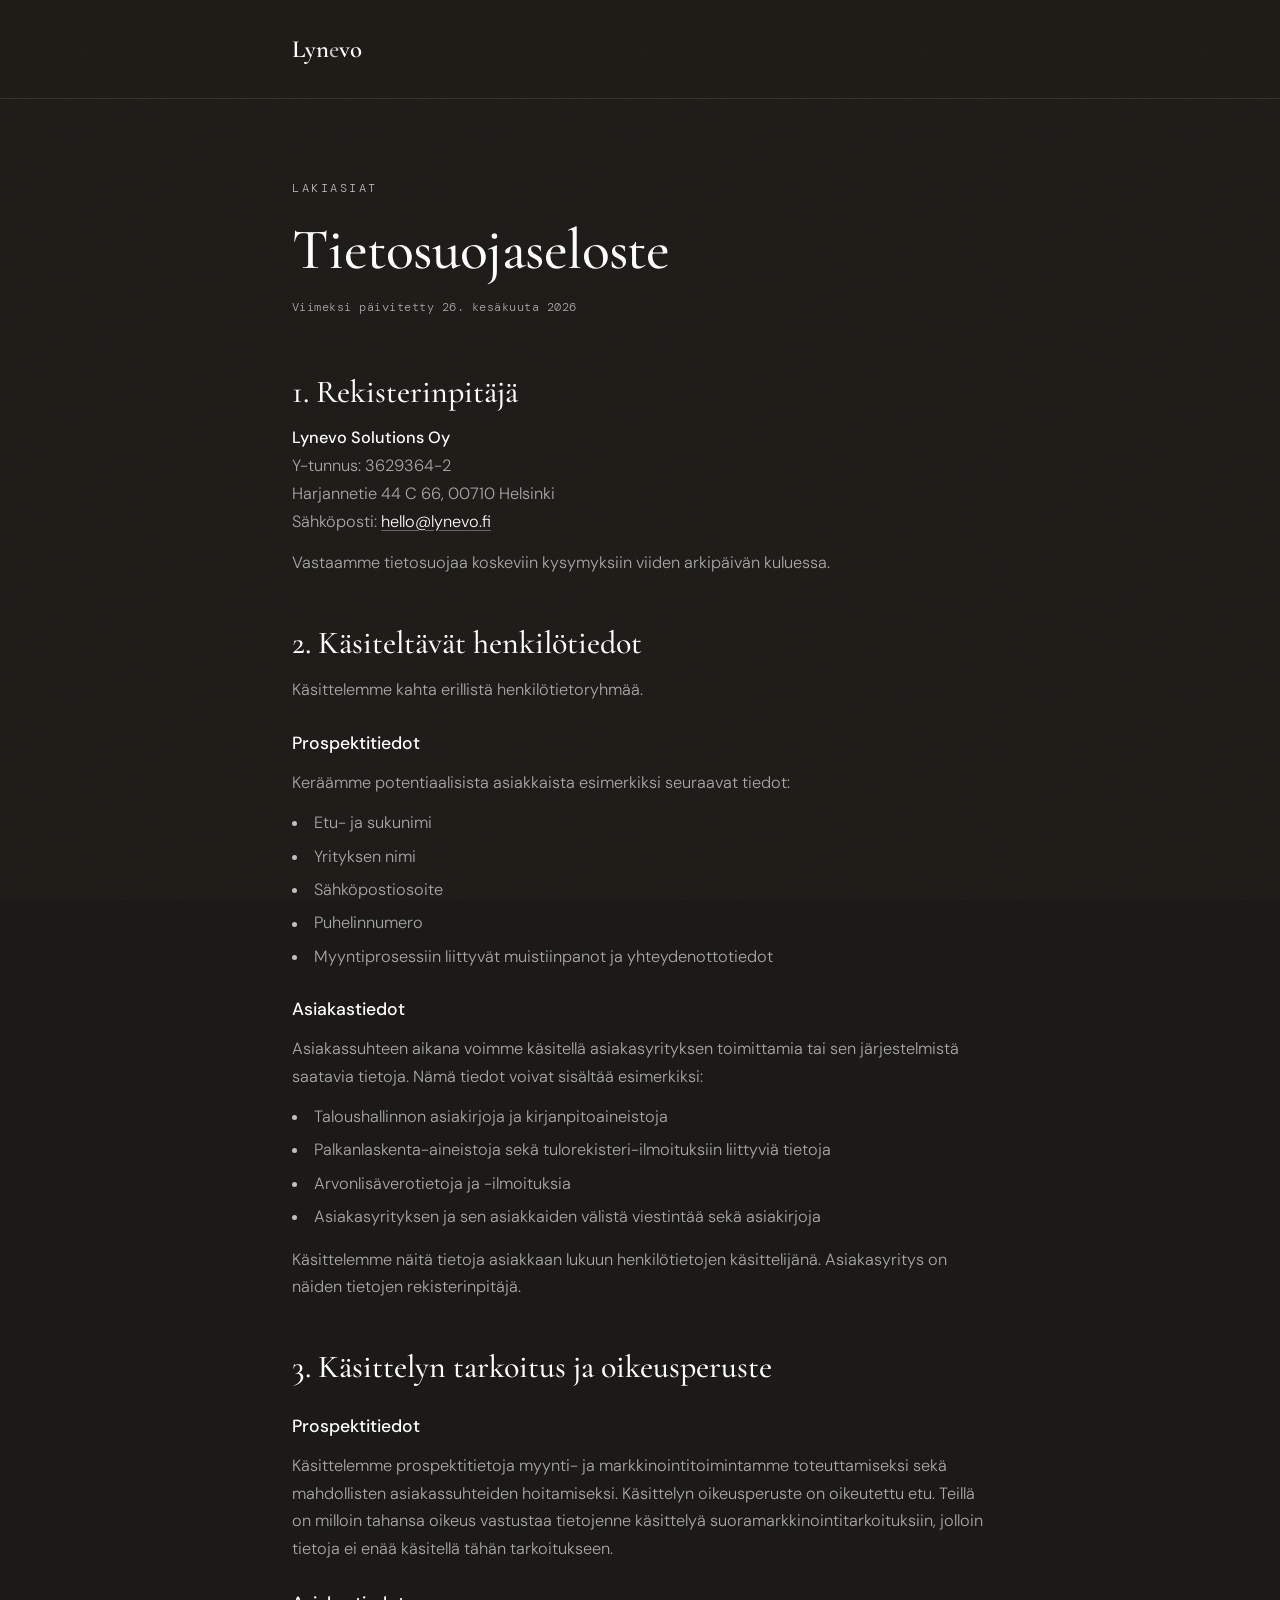
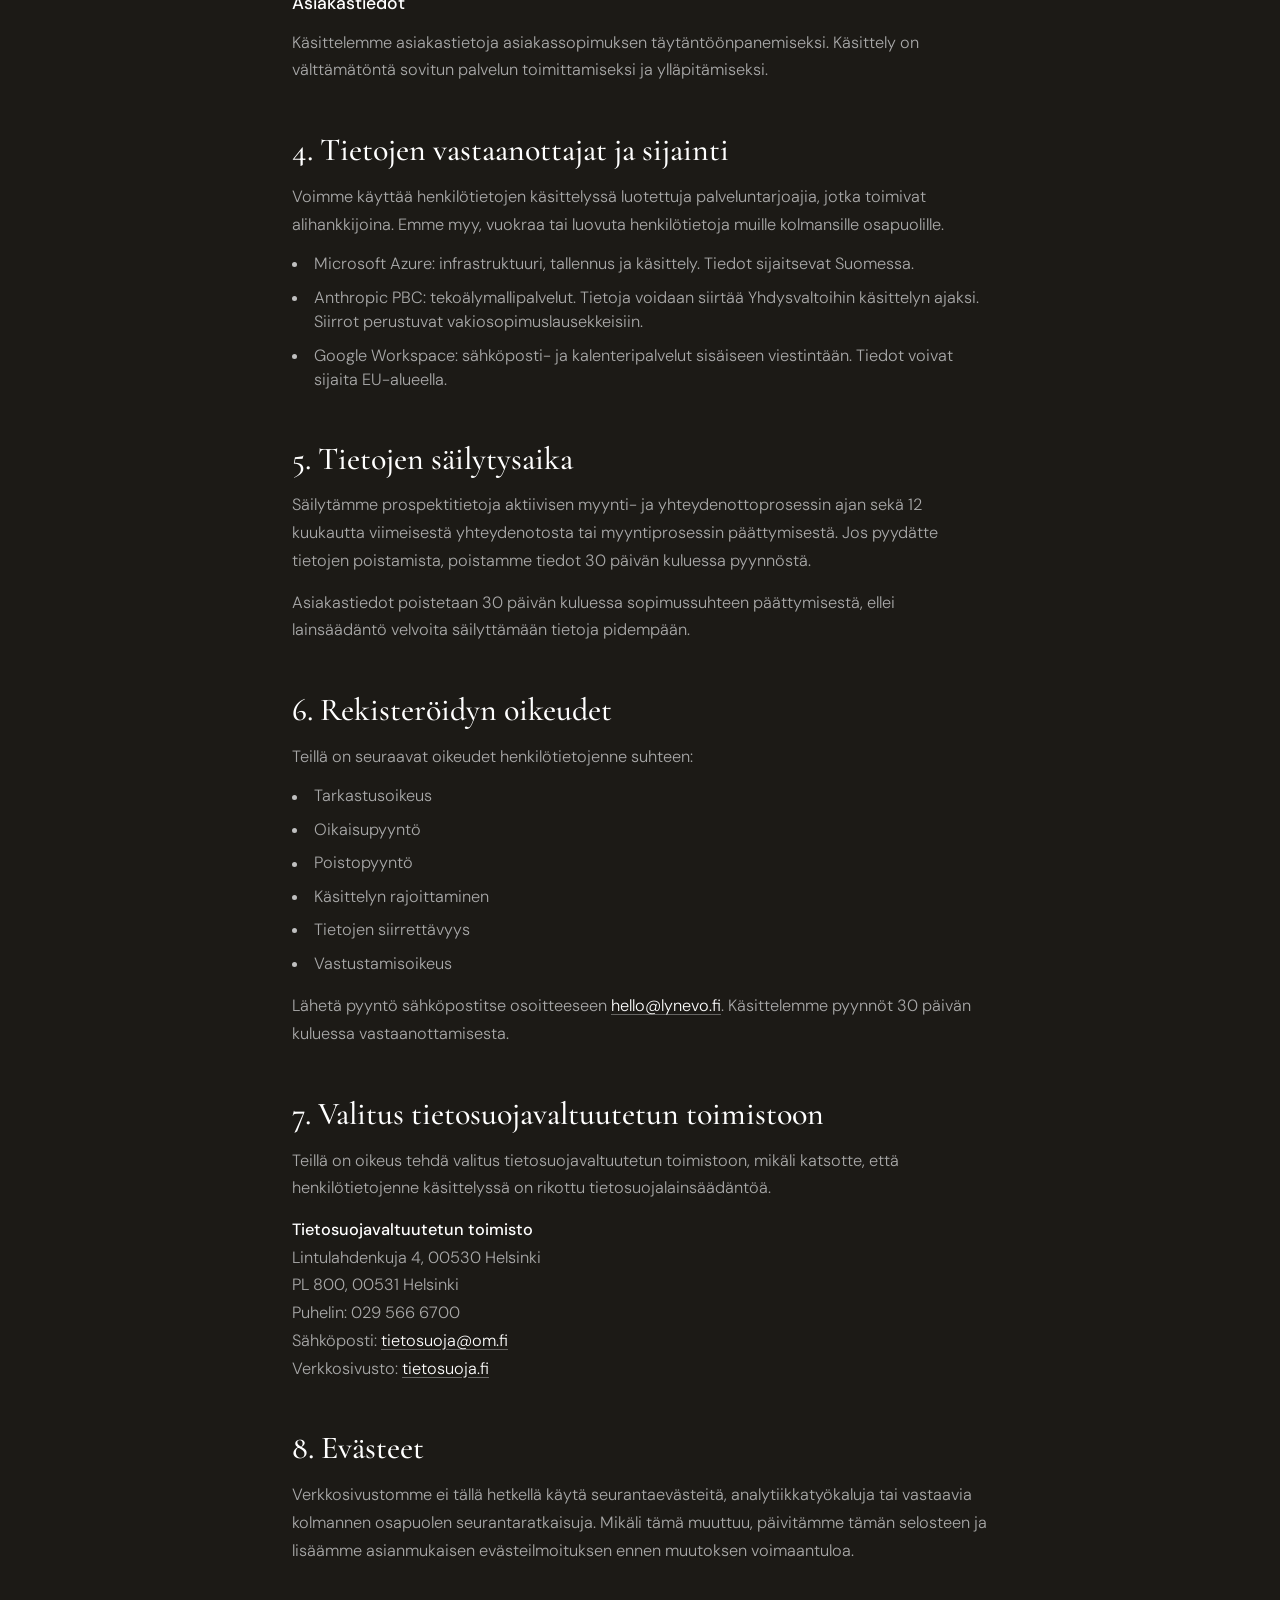
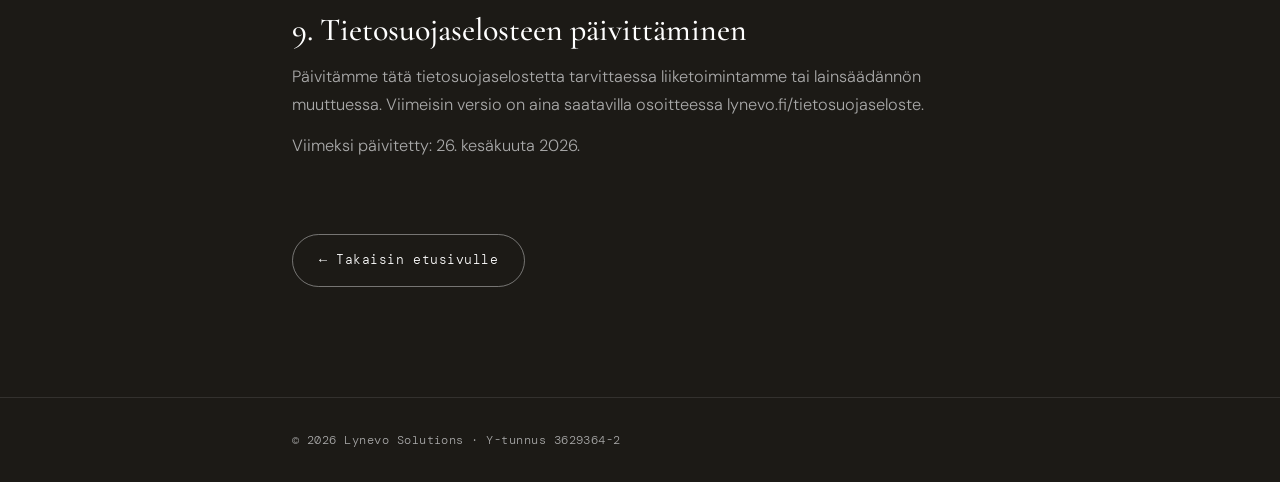
==== tietosuoja.html @ 8cbddc59 "Korvaa sivusto uudella staattisella Lynevo-landingilla Co-Authored-By: Claude Opus 4.8 <noreply@anth" ====
<!DOCTYPE html>
<html lang="fi">
<head>
<meta charset="UTF-8">
<meta name="viewport" content="width=device-width, initial-scale=1.0">
<title>Tietosuojaseloste · Lynevo</title>
<meta name="description" content="Lynevo Solutions Oy:n tietosuojaseloste.">
<meta name="theme-color" content="#1C1A16">
<meta name="robots" content="noindex">
<link rel="icon" href="data:image/svg+xml,%3Csvg xmlns='http://www.w3.org/2000/svg' viewBox='0 0 32 32'%3E%3Crect width='32' height='32' rx='7' fill='%231C1A16'/%3E%3Ctext x='16' y='22.5' font-family='Georgia,serif' font-size='21' font-weight='600' fill='%23C0C0C0' text-anchor='middle'%3EL%3C/text%3E%3C/svg%3E">
<link rel="preconnect" href="https://fonts.googleapis.com">
<link rel="preconnect" href="https://fonts.gstatic.com" crossorigin>
<link href="https://fonts.googleapis.com/css2?family=Cormorant+Garamond:ital,wght@0,400;0,500;0,600;1,400&family=DM+Mono:wght@400;500&family=DM+Sans:opsz,wght@9..40,300;9..40,400;9..40,500&display=swap" rel="stylesheet">
<style>
  :root {
    --bg: #1C1A16;
    --text: #FFFFFF;
    --text-muted: #A8A8A8;
    --accent: #C0C0C0;
    --line: rgba(255, 255, 255, 0.10);
    --serif: 'Cormorant Garamond', Georgia, serif;
    --sans: 'DM Sans', system-ui, sans-serif;
    --mono: 'DM Mono', monospace;
    --ease: cubic-bezier(0.22, 1, 0.36, 1);
  }
  * { margin: 0; padding: 0; box-sizing: border-box; }
  html { scroll-behavior: smooth; }
  body {
    background: var(--bg); color: var(--text);
    font-family: var(--sans); font-weight: 300; line-height: 1.7;
    -webkit-font-smoothing: antialiased; min-height: 100vh;
    display: flex; flex-direction: column;
  }
  .grain {
    position: fixed; inset: 0; z-index: 9999; pointer-events: none; opacity: 0.04;
    background-image: url("data:image/svg+xml,%3Csvg xmlns='http://www.w3.org/2000/svg' width='140' height='140'%3E%3Cfilter id='n'%3E%3CfeTurbulence type='fractalNoise' baseFrequency='0.85' numOctaves='2' stitchTiles='stitch'/%3E%3C/filter%3E%3Crect width='100%25' height='100%25' filter='url(%23n)'/%3E%3C/svg%3E");
  }
  .wrap { width: 100%; max-width: 760px; margin: 0 auto; padding: 0 32px; }
  header { padding: 28px 0; border-bottom: 1px solid var(--line); position: sticky; top: 0; background: rgba(28,26,22,0.86); backdrop-filter: blur(14px); -webkit-backdrop-filter: blur(14px); z-index: 10; }
  .logo { font-family: var(--serif); font-size: 1.55rem; font-weight: 600; color: var(--text); text-decoration: none; }
  .logo span { color: var(--accent); }
  main { flex: 1; padding: 80px 0 110px; }
  .label {
    font-family: var(--mono); font-size: 0.72rem; letter-spacing: 0.22em;
    text-transform: uppercase; color: var(--accent); display: block; margin-bottom: 20px;
  }
  h1 { font-family: var(--serif); font-weight: 500; font-size: clamp(2.4rem, 6vw, 3.6rem); line-height: 1.08; letter-spacing: -0.01em; margin-bottom: 16px; }
  .meta { font-family: var(--mono); font-size: 0.76rem; letter-spacing: 0.04em; color: var(--text-muted); margin-bottom: 56px; }

  .policy h2 { font-family: var(--serif); font-weight: 500; font-size: clamp(1.5rem, 3vw, 2rem); line-height: 1.15; margin: 48px 0 14px; }
  .policy h2:first-of-type { margin-top: 0; }
  .policy h3 { font-family: var(--sans); font-weight: 500; font-size: 1.1rem; color: var(--text); margin: 26px 0 10px; }
  .policy p { color: var(--text-muted); font-size: 1.02rem; margin-bottom: 14px; max-width: 64ch; }
  .policy ul { list-style: none; margin: 0 0 16px; padding: 0; max-width: 64ch; }
  .policy li { position: relative; padding-left: 22px; margin-bottom: 9px; color: var(--text-muted); font-size: 1.02rem; line-height: 1.5; }
  .policy li::before { content: ""; position: absolute; left: 0; top: 0.62em; width: 5px; height: 5px; border-radius: 50%; background: var(--accent); }
  .policy a { color: var(--text); text-decoration: underline; text-decoration-color: rgba(192,192,192,0.45); text-underline-offset: 3px; transition: text-decoration-color 0.3s var(--ease); }
  .policy a:hover { text-decoration-color: var(--accent); }
  .policy .contact-block { color: var(--text-muted); font-size: 1.02rem; line-height: 1.7; margin-bottom: 14px; }
  .policy .contact-block strong { color: var(--text); font-weight: 500; }

  .back {
    display: inline-flex; align-items: center; gap: 10px; margin-top: 60px;
    font-family: var(--mono); font-size: 0.84rem; letter-spacing: 0.04em;
    color: var(--text); text-decoration: none;
    padding: 14px 26px; border: 1px solid rgba(192,192,192,0.55); border-radius: 100px;
    transition: background 0.3s var(--ease), transform 0.3s var(--ease);
  }
  .back:hover { background: rgba(255,255,255,0.08); transform: translateY(-2px); }
  footer { border-top: 1px solid var(--line); padding: 32px 0; font-family: var(--mono); font-size: 0.74rem; letter-spacing: 0.04em; color: var(--text-muted); }
  :focus-visible { outline: 2px solid var(--accent); outline-offset: 3px; border-radius: 4px; }
</style>
</head>
<body>
<div class="grain" aria-hidden="true"></div>

<header>
  <div class="wrap"><a href="index.html" class="logo">Lyn<span>e</span>vo</a></div>
</header>

<main>
  <div class="wrap">
    <span class="label">Lakiasiat</span>
    <h1>Tietosuojaseloste</h1>
    <p class="meta">Viimeksi päivitetty 26. kesäkuuta 2026</p>

    <article class="policy">
      <h2>1. Rekisterinpitäjä</h2>
      <p class="contact-block">
        <strong>Lynevo Solutions Oy</strong><br>
        Y-tunnus: 3629364-2<br>
        Harjannetie 44 C 66, 00710 Helsinki<br>
        Sähköposti: <a href="mailto:hello@lynevo.fi">hello@lynevo.fi</a>
      </p>
      <p>Vastaamme tietosuojaa koskeviin kysymyksiin viiden arkipäivän kuluessa.</p>

      <h2>2. Käsiteltävät henkilötiedot</h2>
      <p>Käsittelemme kahta erillistä henkilötietoryhmää.</p>
      <h3>Prospektitiedot</h3>
      <p>Keräämme potentiaalisista asiakkaista esimerkiksi seuraavat tiedot:</p>
      <ul>
        <li>Etu- ja sukunimi</li>
        <li>Yrityksen nimi</li>
        <li>Sähköpostiosoite</li>
        <li>Puhelinnumero</li>
        <li>Myyntiprosessiin liittyvät muistiinpanot ja yhteydenottotiedot</li>
      </ul>
      <h3>Asiakastiedot</h3>
      <p>Asiakassuhteen aikana voimme käsitellä asiakasyrityksen toimittamia tai sen järjestelmistä saatavia tietoja. Nämä tiedot voivat sisältää esimerkiksi:</p>
      <ul>
        <li>Taloushallinnon asiakirjoja ja kirjanpitoaineistoja</li>
        <li>Palkanlaskenta-aineistoja sekä tulorekisteri-ilmoituksiin liittyviä tietoja</li>
        <li>Arvonlisäverotietoja ja -ilmoituksia</li>
        <li>Asiakasyrityksen ja sen asiakkaiden välistä viestintää sekä asiakirjoja</li>
      </ul>
      <p>Käsittelemme näitä tietoja asiakkaan lukuun henkilötietojen käsittelijänä. Asiakasyritys on näiden tietojen rekisterinpitäjä.</p>

      <h2>3. Käsittelyn tarkoitus ja oikeusperuste</h2>
      <h3>Prospektitiedot</h3>
      <p>Käsittelemme prospektitietoja myynti- ja markkinointitoimintamme toteuttamiseksi sekä mahdollisten asiakassuhteiden hoitamiseksi. Käsittelyn oikeusperuste on oikeutettu etu. Teillä on milloin tahansa oikeus vastustaa tietojenne käsittelyä suoramarkkinointitarkoituksiin, jolloin tietoja ei enää käsitellä tähän tarkoitukseen.</p>
      <h3>Asiakastiedot</h3>
      <p>Käsittelemme asiakastietoja asiakassopimuksen täytäntöönpanemiseksi. Käsittely on välttämätöntä sovitun palvelun toimittamiseksi ja ylläpitämiseksi.</p>

      <h2>4. Tietojen vastaanottajat ja sijainti</h2>
      <p>Voimme käyttää henkilötietojen käsittelyssä luotettuja palveluntarjoajia, jotka toimivat alihankkijoina. Emme myy, vuokraa tai luovuta henkilötietoja muille kolmansille osapuolille.</p>
      <ul>
        <li>Microsoft Azure: infrastruktuuri, tallennus ja käsittely. Tiedot sijaitsevat Suomessa.</li>
        <li>Anthropic PBC: tekoälymallipalvelut. Tietoja voidaan siirtää Yhdysvaltoihin käsittelyn ajaksi. Siirrot perustuvat vakiosopimuslausekkeisiin.</li>
        <li>Google Workspace: sähköposti- ja kalenteripalvelut sisäiseen viestintään. Tiedot voivat sijaita EU-alueella.</li>
      </ul>

      <h2>5. Tietojen säilytysaika</h2>
      <p>Säilytämme prospektitietoja aktiivisen myynti- ja yhteydenottoprosessin ajan sekä 12 kuukautta viimeisestä yhteydenotosta tai myyntiprosessin päättymisestä. Jos pyydätte tietojen poistamista, poistamme tiedot 30 päivän kuluessa pyynnöstä.</p>
      <p>Asiakastiedot poistetaan 30 päivän kuluessa sopimussuhteen päättymisestä, ellei lainsäädäntö velvoita säilyttämään tietoja pidempään.</p>

      <h2>6. Rekisteröidyn oikeudet</h2>
      <p>Teillä on seuraavat oikeudet henkilötietojenne suhteen:</p>
      <ul>
        <li>Tarkastusoikeus</li>
        <li>Oikaisupyyntö</li>
        <li>Poistopyyntö</li>
        <li>Käsittelyn rajoittaminen</li>
        <li>Tietojen siirrettävyys</li>
        <li>Vastustamisoikeus</li>
      </ul>
      <p>Lähetä pyyntö sähköpostitse osoitteeseen <a href="mailto:hello@lynevo.fi">hello@lynevo.fi</a>. Käsittelemme pyynnöt 30 päivän kuluessa vastaanottamisesta.</p>

      <h2>7. Valitus tietosuojavaltuutetun toimistoon</h2>
      <p>Teillä on oikeus tehdä valitus tietosuojavaltuutetun toimistoon, mikäli katsotte, että henkilötietojenne käsittelyssä on rikottu tietosuojalainsäädäntöä.</p>
      <p class="contact-block">
        <strong>Tietosuojavaltuutetun toimisto</strong><br>
        Lintulahdenkuja 4, 00530 Helsinki<br>
        PL 800, 00531 Helsinki<br>
        Puhelin: 029 566 6700<br>
        Sähköposti: <a href="mailto:tietosuoja@om.fi">tietosuoja@om.fi</a><br>
        Verkkosivusto: <a href="https://tietosuoja.fi" target="_blank" rel="noopener">tietosuoja.fi</a>
      </p>

      <h2>8. Evästeet</h2>
      <p>Verkkosivustomme ei tällä hetkellä käytä seurantaevästeitä, analytiikkatyökaluja tai vastaavia kolmannen osapuolen seurantaratkaisuja. Mikäli tämä muuttuu, päivitämme tämän selosteen ja lisäämme asianmukaisen evästeilmoituksen ennen muutoksen voimaantuloa.</p>

      <h2>9. Tietosuojaselosteen päivittäminen</h2>
      <p>Päivitämme tätä tietosuojaselostetta tarvittaessa liiketoimintamme tai lainsäädännön muuttuessa. Viimeisin versio on aina saatavilla osoitteessa lynevo.fi/tietosuojaseloste.</p>
      <p>Viimeksi päivitetty: 26. kesäkuuta 2026.</p>
    </article>

    <a href="index.html" class="back">← Takaisin etusivulle</a>
  </div>
</main>

<footer>
  <div class="wrap">© 2026 Lynevo Solutions · Y-tunnus 3629364-2</div>
</footer>

</body>
</html>
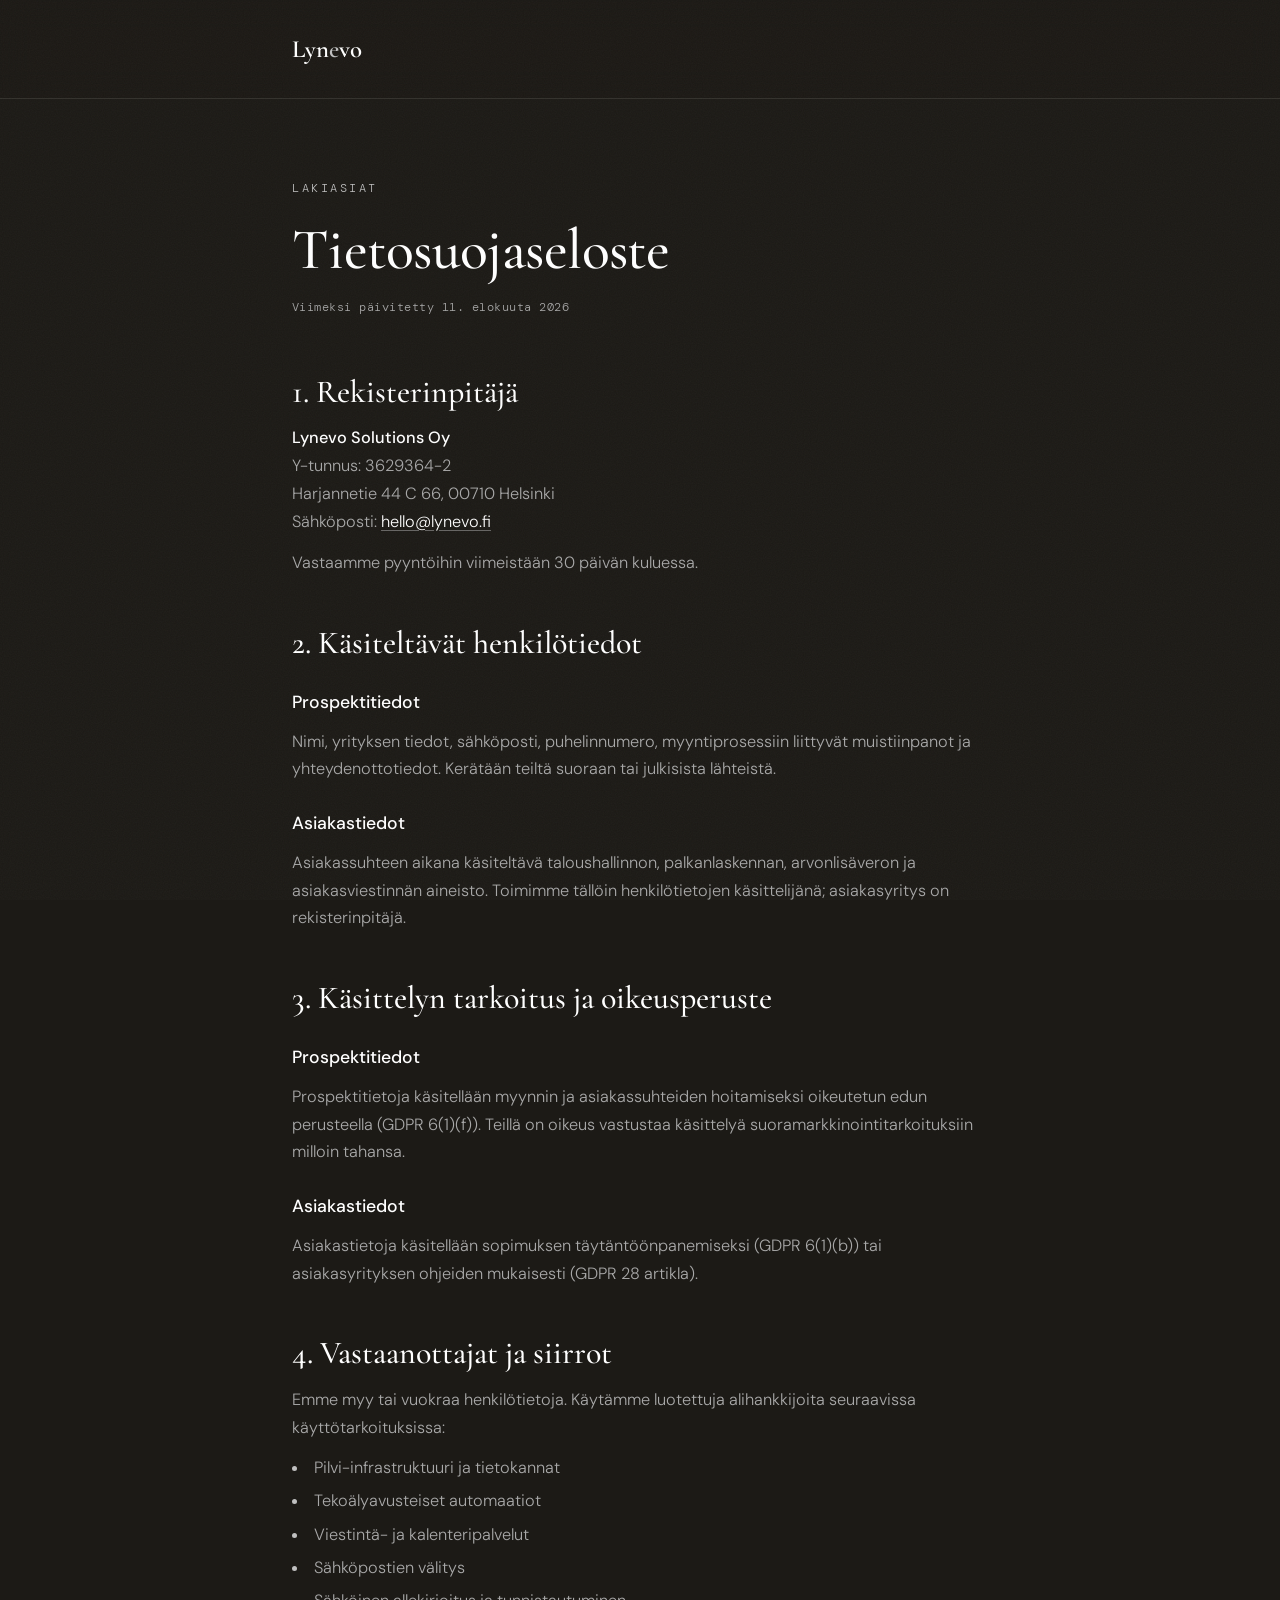
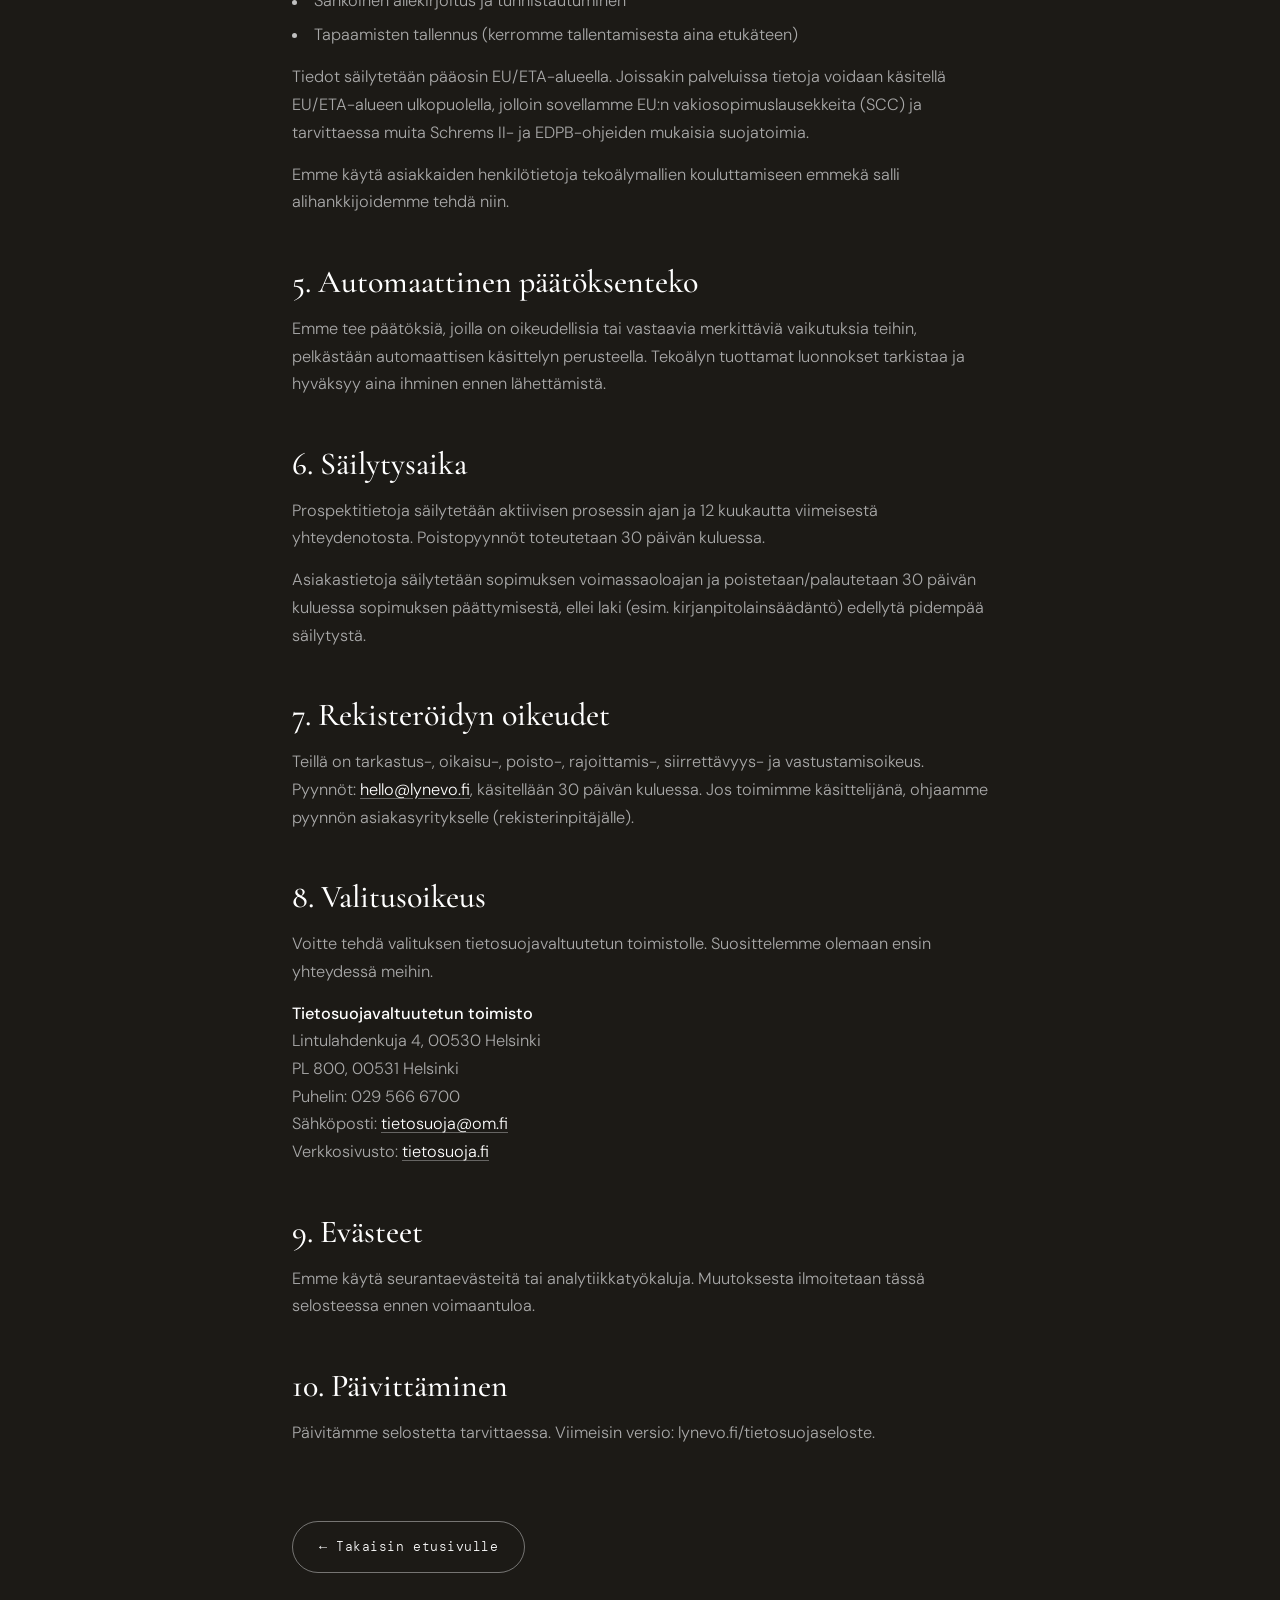
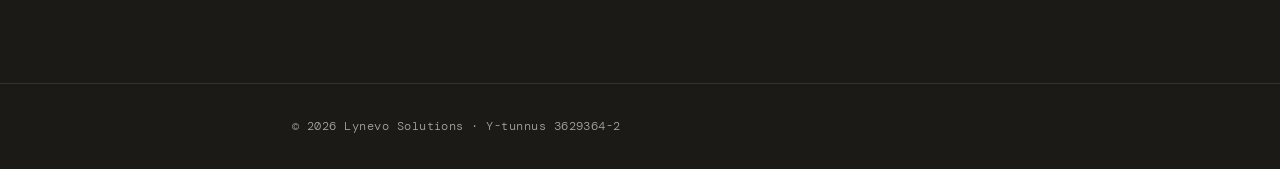
==== commit 1edbfd4b: "Paivitetty tietosuojaseloste: tiivistetty rakenne, yleistetyt alihankkijaluokat nimien sijaan, lisat" ====
--- a/tietosuoja.html
+++ b/tietosuoja.html
@@ -25,6 +25,7 @@
   }
   * { margin: 0; padding: 0; box-sizing: border-box; }
   html { scroll-behavior: smooth; }
+  @view-transition { navigation: auto; }
   body {
     background: var(--bg); color: var(--text);
     font-family: var(--sans); font-weight: 300; line-height: 1.7;
@@ -82,7 +83,7 @@
   <div class="wrap">
     <span class="label">Lakiasiat</span>
     <h1>Tietosuojaseloste</h1>
-    <p class="meta">Viimeksi päivitetty 26. kesäkuuta 2026</p>
+    <p class="meta">Viimeksi päivitetty 11. elokuuta 2026</p>
 
     <article class="policy">
       <h2>1. Rekisterinpitäjä</h2>
@@ -92,61 +93,45 @@
         Harjannetie 44 C 66, 00710 Helsinki<br>
         Sähköposti: <a href="mailto:hello@lynevo.fi">hello@lynevo.fi</a>
       </p>
-      <p>Vastaamme tietosuojaa koskeviin kysymyksiin viiden arkipäivän kuluessa.</p>
+      <p>Vastaamme pyyntöihin viimeistään 30 päivän kuluessa.</p>
 
       <h2>2. Käsiteltävät henkilötiedot</h2>
-      <p>Käsittelemme kahta erillistä henkilötietoryhmää.</p>
       <h3>Prospektitiedot</h3>
-      <p>Keräämme potentiaalisista asiakkaista esimerkiksi seuraavat tiedot:</p>
-      <ul>
-        <li>Etu- ja sukunimi</li>
-        <li>Yrityksen nimi</li>
-        <li>Sähköpostiosoite</li>
-        <li>Puhelinnumero</li>
-        <li>Myyntiprosessiin liittyvät muistiinpanot ja yhteydenottotiedot</li>
-      </ul>
+      <p>Nimi, yrityksen tiedot, sähköposti, puhelinnumero, myyntiprosessiin liittyvät muistiinpanot ja yhteydenottotiedot. Kerätään teiltä suoraan tai julkisista lähteistä.</p>
       <h3>Asiakastiedot</h3>
-      <p>Asiakassuhteen aikana voimme käsitellä asiakasyrityksen toimittamia tai sen järjestelmistä saatavia tietoja. Nämä tiedot voivat sisältää esimerkiksi:</p>
-      <ul>
-        <li>Taloushallinnon asiakirjoja ja kirjanpitoaineistoja</li>
-        <li>Palkanlaskenta-aineistoja sekä tulorekisteri-ilmoituksiin liittyviä tietoja</li>
-        <li>Arvonlisäverotietoja ja -ilmoituksia</li>
-        <li>Asiakasyrityksen ja sen asiakkaiden välistä viestintää sekä asiakirjoja</li>
-      </ul>
-      <p>Käsittelemme näitä tietoja asiakkaan lukuun henkilötietojen käsittelijänä. Asiakasyritys on näiden tietojen rekisterinpitäjä.</p>
+      <p>Asiakassuhteen aikana käsiteltävä taloushallinnon, palkanlaskennan, arvonlisäveron ja asiakasviestinnän aineisto. Toimimme tällöin henkilötietojen käsittelijänä; asiakasyritys on rekisterinpitäjä.</p>
 
       <h2>3. Käsittelyn tarkoitus ja oikeusperuste</h2>
       <h3>Prospektitiedot</h3>
-      <p>Käsittelemme prospektitietoja myynti- ja markkinointitoimintamme toteuttamiseksi sekä mahdollisten asiakassuhteiden hoitamiseksi. Käsittelyn oikeusperuste on oikeutettu etu. Teillä on milloin tahansa oikeus vastustaa tietojenne käsittelyä suoramarkkinointitarkoituksiin, jolloin tietoja ei enää käsitellä tähän tarkoitukseen.</p>
+      <p>Prospektitietoja käsitellään myynnin ja asiakassuhteiden hoitamiseksi oikeutetun edun perusteella (GDPR 6(1)(f)). Teillä on oikeus vastustaa käsittelyä suoramarkkinointitarkoituksiin milloin tahansa.</p>
       <h3>Asiakastiedot</h3>
-      <p>Käsittelemme asiakastietoja asiakassopimuksen täytäntöönpanemiseksi. Käsittely on välttämätöntä sovitun palvelun toimittamiseksi ja ylläpitämiseksi.</p>
+      <p>Asiakastietoja käsitellään sopimuksen täytäntöönpanemiseksi (GDPR 6(1)(b)) tai asiakasyrityksen ohjeiden mukaisesti (GDPR 28 artikla).</p>
 
-      <h2>4. Tietojen vastaanottajat ja sijainti</h2>
-      <p>Voimme käyttää henkilötietojen käsittelyssä luotettuja palveluntarjoajia, jotka toimivat alihankkijoina. Emme myy, vuokraa tai luovuta henkilötietoja muille kolmansille osapuolille.</p>
+      <h2>4. Vastaanottajat ja siirrot</h2>
+      <p>Emme myy tai vuokraa henkilötietoja. Käytämme luotettuja alihankkijoita seuraavissa käyttötarkoituksissa:</p>
       <ul>
-        <li>Microsoft Azure: infrastruktuuri, tallennus ja käsittely. Tiedot sijaitsevat Suomessa.</li>
-        <li>Anthropic PBC: tekoälymallipalvelut. Tietoja voidaan siirtää Yhdysvaltoihin käsittelyn ajaksi. Siirrot perustuvat vakiosopimuslausekkeisiin.</li>
-        <li>Google Workspace: sähköposti- ja kalenteripalvelut sisäiseen viestintään. Tiedot voivat sijaita EU-alueella.</li>
+        <li>Pilvi-infrastruktuuri ja tietokannat</li>
+        <li>Tekoälyavusteiset automaatiot</li>
+        <li>Viestintä- ja kalenteripalvelut</li>
+        <li>Sähköpostien välitys</li>
+        <li>Sähköinen allekirjoitus ja tunnistautuminen</li>
+        <li>Tapaamisten tallennus (kerromme tallentamisesta aina etukäteen)</li>
       </ul>
+      <p>Tiedot säilytetään pääosin EU/ETA-alueella. Joissakin palveluissa tietoja voidaan käsitellä EU/ETA-alueen ulkopuolella, jolloin sovellamme EU:n vakiosopimuslausekkeita (SCC) ja tarvittaessa muita Schrems II- ja EDPB-ohjeiden mukaisia suojatoimia.</p>
+      <p>Emme käytä asiakkaiden henkilötietoja tekoälymallien kouluttamiseen emmekä salli alihankkijoidemme tehdä niin.</p>
 
-      <h2>5. Tietojen säilytysaika</h2>
-      <p>Säilytämme prospektitietoja aktiivisen myynti- ja yhteydenottoprosessin ajan sekä 12 kuukautta viimeisestä yhteydenotosta tai myyntiprosessin päättymisestä. Jos pyydätte tietojen poistamista, poistamme tiedot 30 päivän kuluessa pyynnöstä.</p>
-      <p>Asiakastiedot poistetaan 30 päivän kuluessa sopimussuhteen päättymisestä, ellei lainsäädäntö velvoita säilyttämään tietoja pidempään.</p>
+      <h2>5. Automaattinen päätöksenteko</h2>
+      <p>Emme tee päätöksiä, joilla on oikeudellisia tai vastaavia merkittäviä vaikutuksia teihin, pelkästään automaattisen käsittelyn perusteella. Tekoälyn tuottamat luonnokset tarkistaa ja hyväksyy aina ihminen ennen lähettämistä.</p>
 
-      <h2>6. Rekisteröidyn oikeudet</h2>
-      <p>Teillä on seuraavat oikeudet henkilötietojenne suhteen:</p>
-      <ul>
-        <li>Tarkastusoikeus</li>
-        <li>Oikaisupyyntö</li>
-        <li>Poistopyyntö</li>
-        <li>Käsittelyn rajoittaminen</li>
-        <li>Tietojen siirrettävyys</li>
-        <li>Vastustamisoikeus</li>
-      </ul>
-      <p>Lähetä pyyntö sähköpostitse osoitteeseen <a href="mailto:hello@lynevo.fi">hello@lynevo.fi</a>. Käsittelemme pyynnöt 30 päivän kuluessa vastaanottamisesta.</p>
+      <h2>6. Säilytysaika</h2>
+      <p>Prospektitietoja säilytetään aktiivisen prosessin ajan ja 12 kuukautta viimeisestä yhteydenotosta. Poistopyynnöt toteutetaan 30 päivän kuluessa.</p>
+      <p>Asiakastietoja säilytetään sopimuksen voimassaoloajan ja poistetaan/palautetaan 30 päivän kuluessa sopimuksen päättymisestä, ellei laki (esim. kirjanpitolainsäädäntö) edellytä pidempää säilytystä.</p>
 
-      <h2>7. Valitus tietosuojavaltuutetun toimistoon</h2>
-      <p>Teillä on oikeus tehdä valitus tietosuojavaltuutetun toimistoon, mikäli katsotte, että henkilötietojenne käsittelyssä on rikottu tietosuojalainsäädäntöä.</p>
+      <h2>7. Rekisteröidyn oikeudet</h2>
+      <p>Teillä on tarkastus-, oikaisu-, poisto-, rajoittamis-, siirrettävyys- ja vastustamisoikeus. Pyynnöt: <a href="mailto:hello@lynevo.fi">hello@lynevo.fi</a>, käsitellään 30 päivän kuluessa. Jos toimimme käsittelijänä, ohjaamme pyynnön asiakasyritykselle (rekisterinpitäjälle).</p>
+
+      <h2>8. Valitusoikeus</h2>
+      <p>Voitte tehdä valituksen tietosuojavaltuutetun toimistolle. Suosittelemme olemaan ensin yhteydessä meihin.</p>
       <p class="contact-block">
         <strong>Tietosuojavaltuutetun toimisto</strong><br>
         Lintulahdenkuja 4, 00530 Helsinki<br>
@@ -156,12 +141,11 @@
         Verkkosivusto: <a href="https://tietosuoja.fi" target="_blank" rel="noopener">tietosuoja.fi</a>
       </p>
 
-      <h2>8. Evästeet</h2>
-      <p>Verkkosivustomme ei tällä hetkellä käytä seurantaevästeitä, analytiikkatyökaluja tai vastaavia kolmannen osapuolen seurantaratkaisuja. Mikäli tämä muuttuu, päivitämme tämän selosteen ja lisäämme asianmukaisen evästeilmoituksen ennen muutoksen voimaantuloa.</p>
+      <h2>9. Evästeet</h2>
+      <p>Emme käytä seurantaevästeitä tai analytiikkatyökaluja. Muutoksesta ilmoitetaan tässä selosteessa ennen voimaantuloa.</p>
 
-      <h2>9. Tietosuojaselosteen päivittäminen</h2>
-      <p>Päivitämme tätä tietosuojaselostetta tarvittaessa liiketoimintamme tai lainsäädännön muuttuessa. Viimeisin versio on aina saatavilla osoitteessa lynevo.fi/tietosuojaseloste.</p>
-      <p>Viimeksi päivitetty: 26. kesäkuuta 2026.</p>
+      <h2>10. Päivittäminen</h2>
+      <p>Päivitämme selostetta tarvittaessa. Viimeisin versio: lynevo.fi/tietosuojaseloste.</p>
     </article>
 
     <a href="index.html" class="back">← Takaisin etusivulle</a>
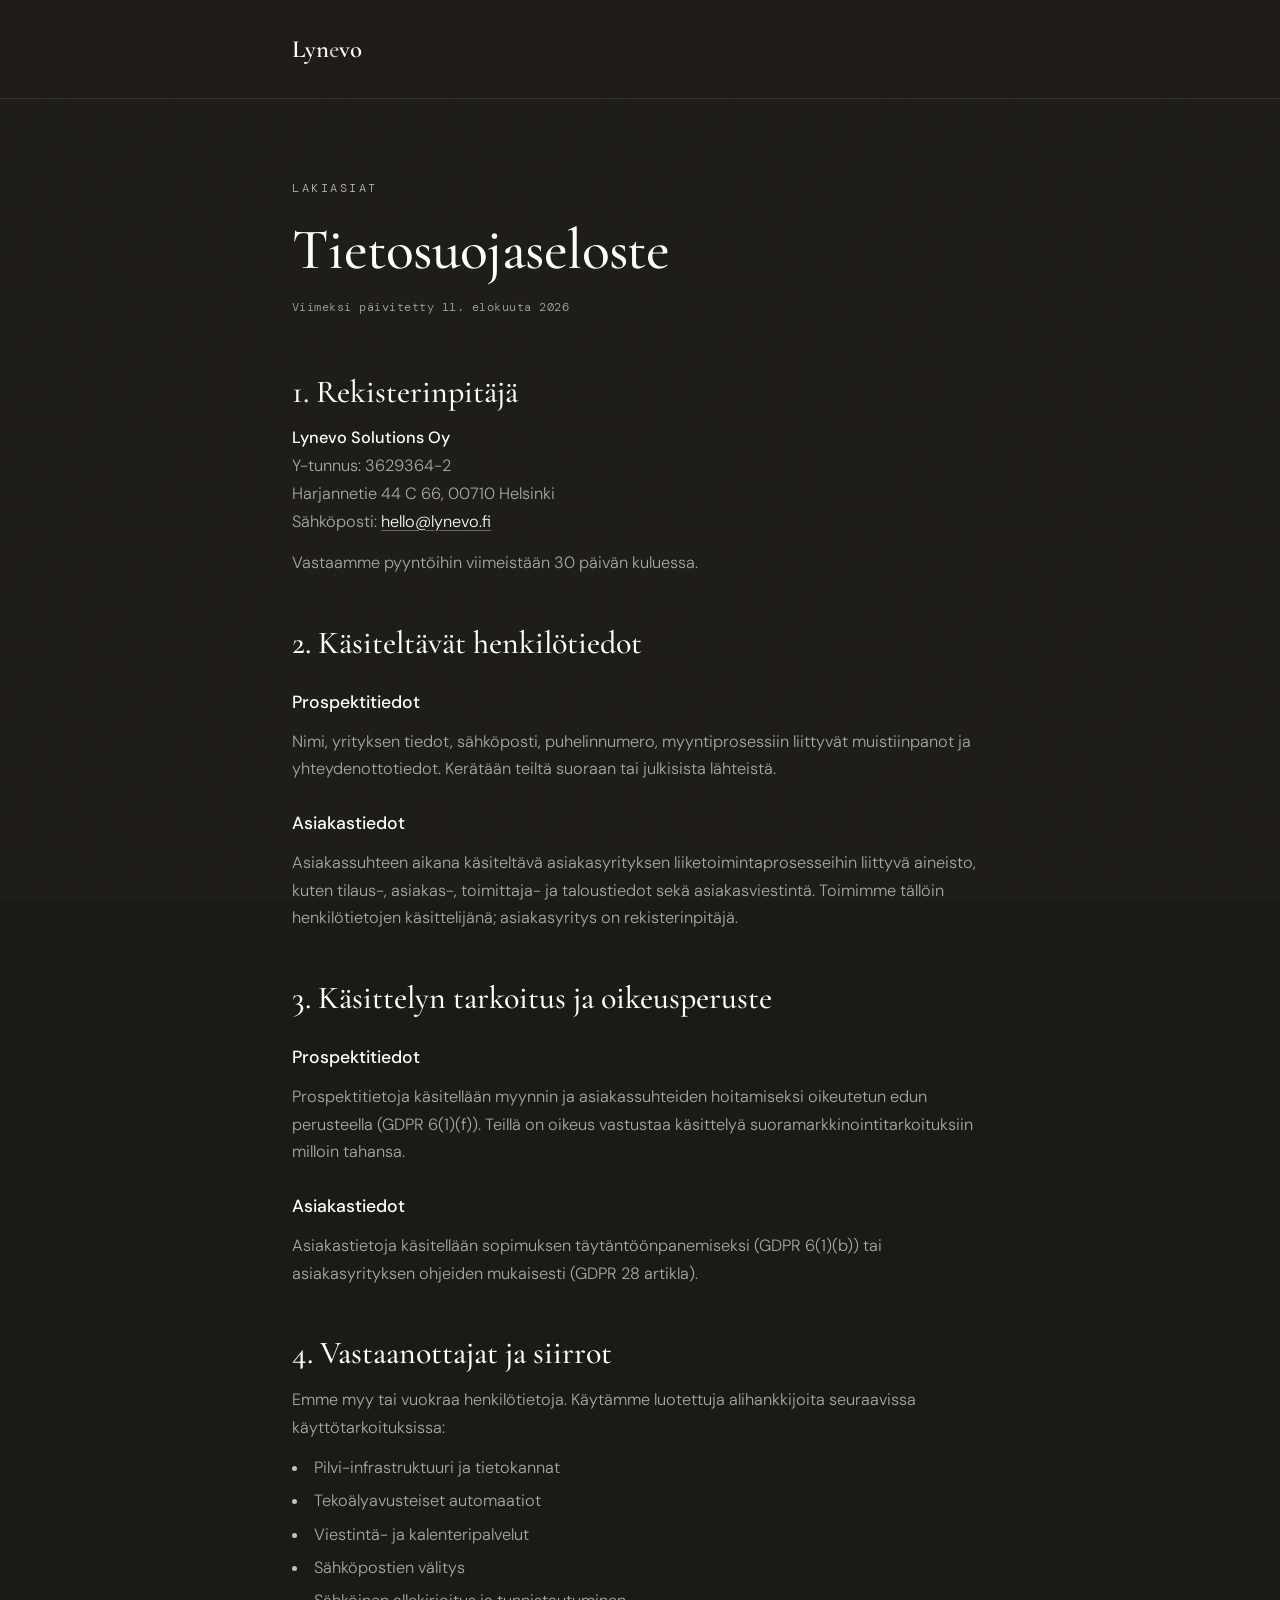
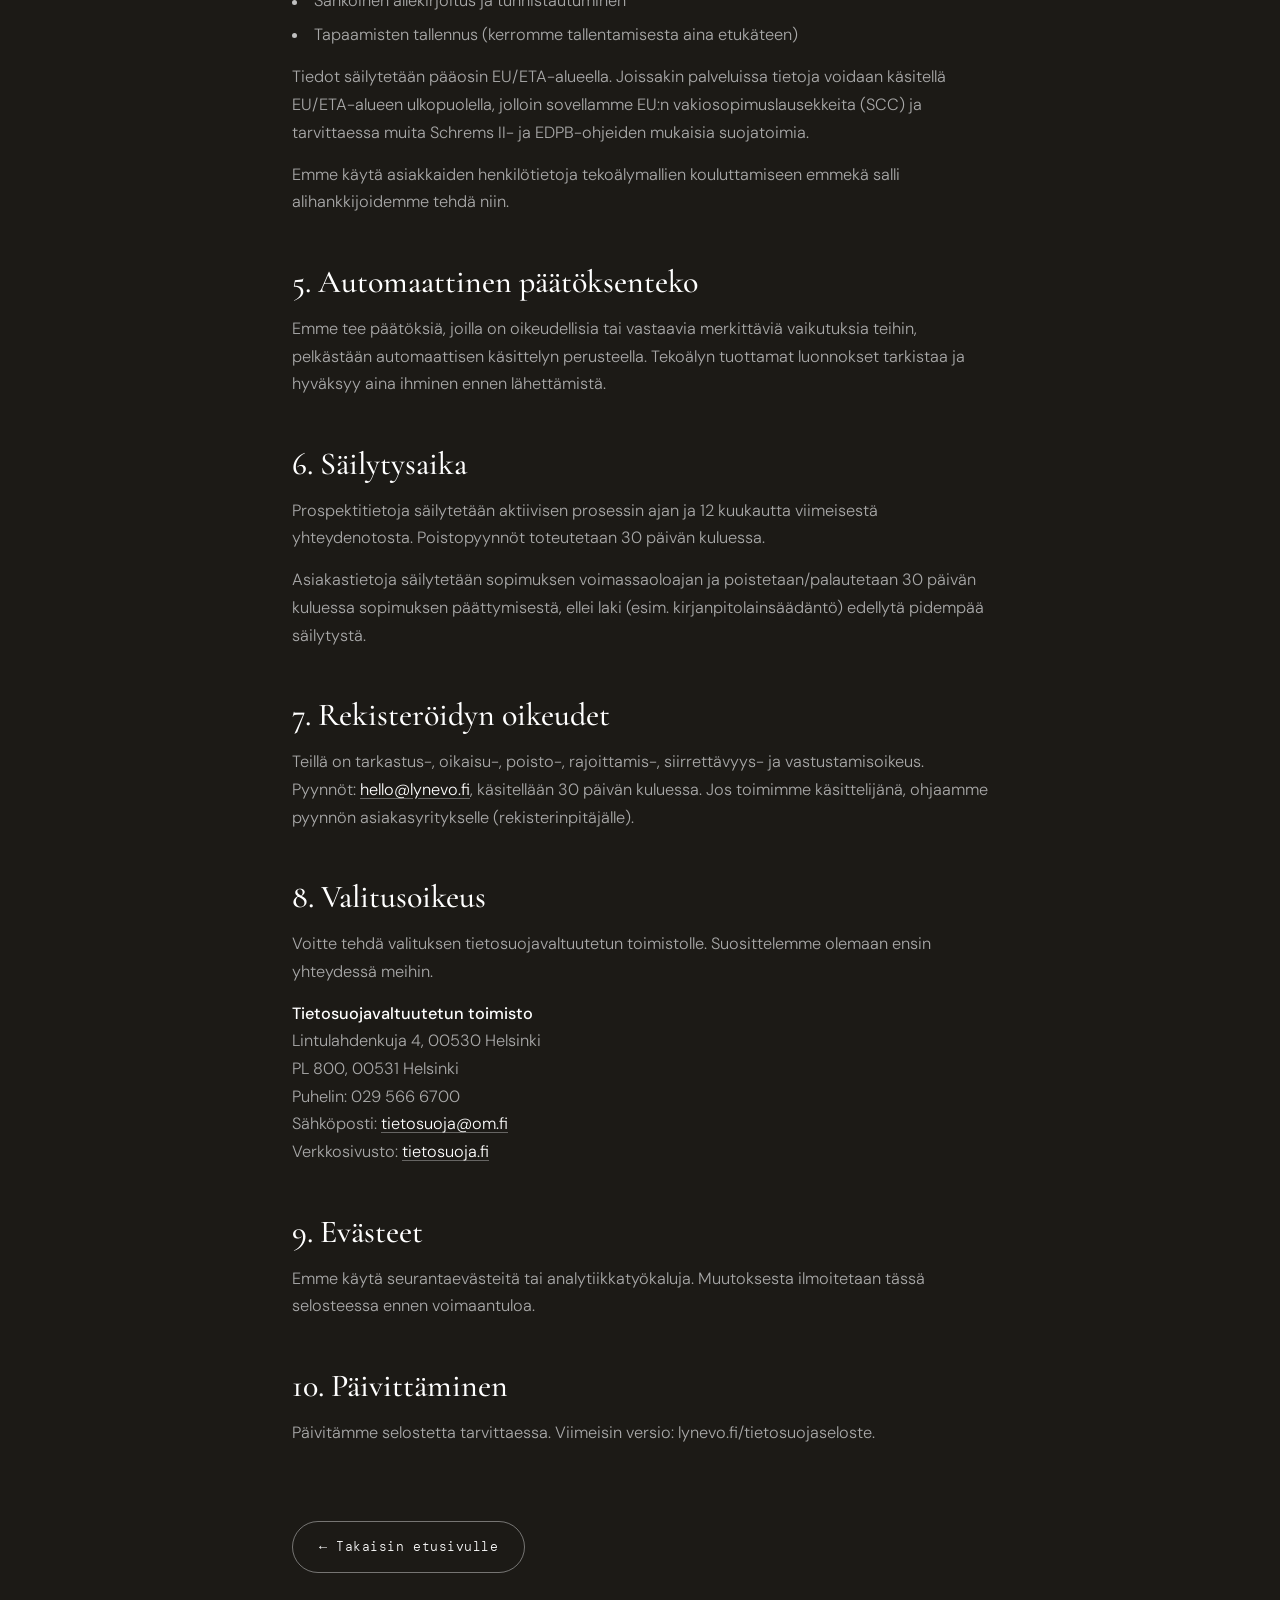
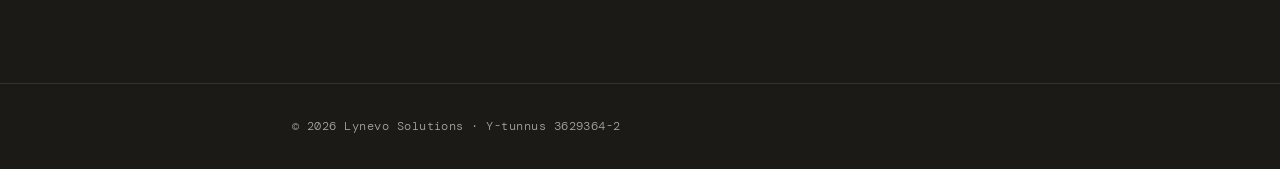
==== commit 5830416e: "Hinnoittelu: hinnat pois, tilalle "Miten hinta muodostuu" - Poistettu kolme kiinteaa hintaa (Entry/G" ====
--- a/tietosuoja.html
+++ b/tietosuoja.html
@@ -99,7 +99,7 @@
       <h3>Prospektitiedot</h3>
       <p>Nimi, yrityksen tiedot, sähköposti, puhelinnumero, myyntiprosessiin liittyvät muistiinpanot ja yhteydenottotiedot. Kerätään teiltä suoraan tai julkisista lähteistä.</p>
       <h3>Asiakastiedot</h3>
-      <p>Asiakassuhteen aikana käsiteltävä taloushallinnon, palkanlaskennan, arvonlisäveron ja asiakasviestinnän aineisto. Toimimme tällöin henkilötietojen käsittelijänä; asiakasyritys on rekisterinpitäjä.</p>
+      <p>Asiakassuhteen aikana käsiteltävä asiakasyrityksen liiketoimintaprosesseihin liittyvä aineisto, kuten tilaus-, asiakas-, toimittaja- ja taloustiedot sekä asiakasviestintä. Toimimme tällöin henkilötietojen käsittelijänä; asiakasyritys on rekisterinpitäjä.</p>
 
       <h2>3. Käsittelyn tarkoitus ja oikeusperuste</h2>
       <h3>Prospektitiedot</h3>
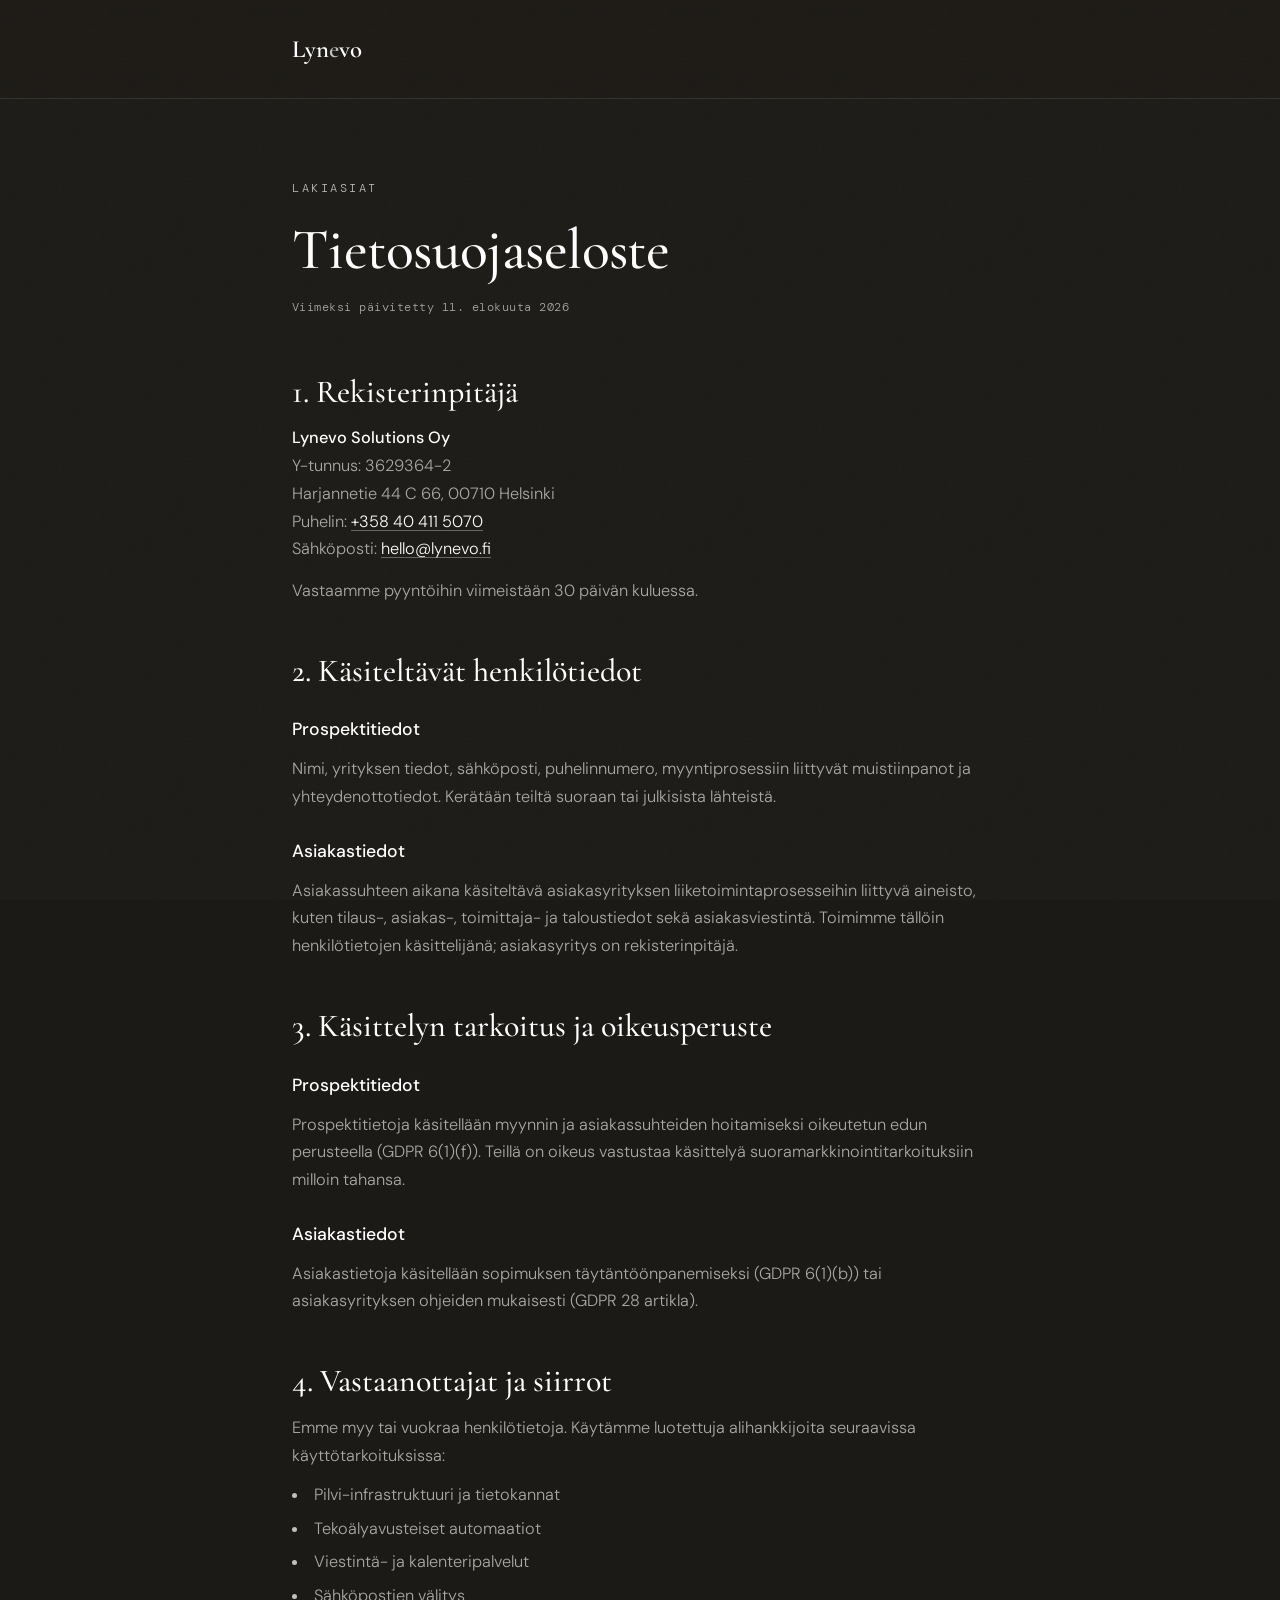
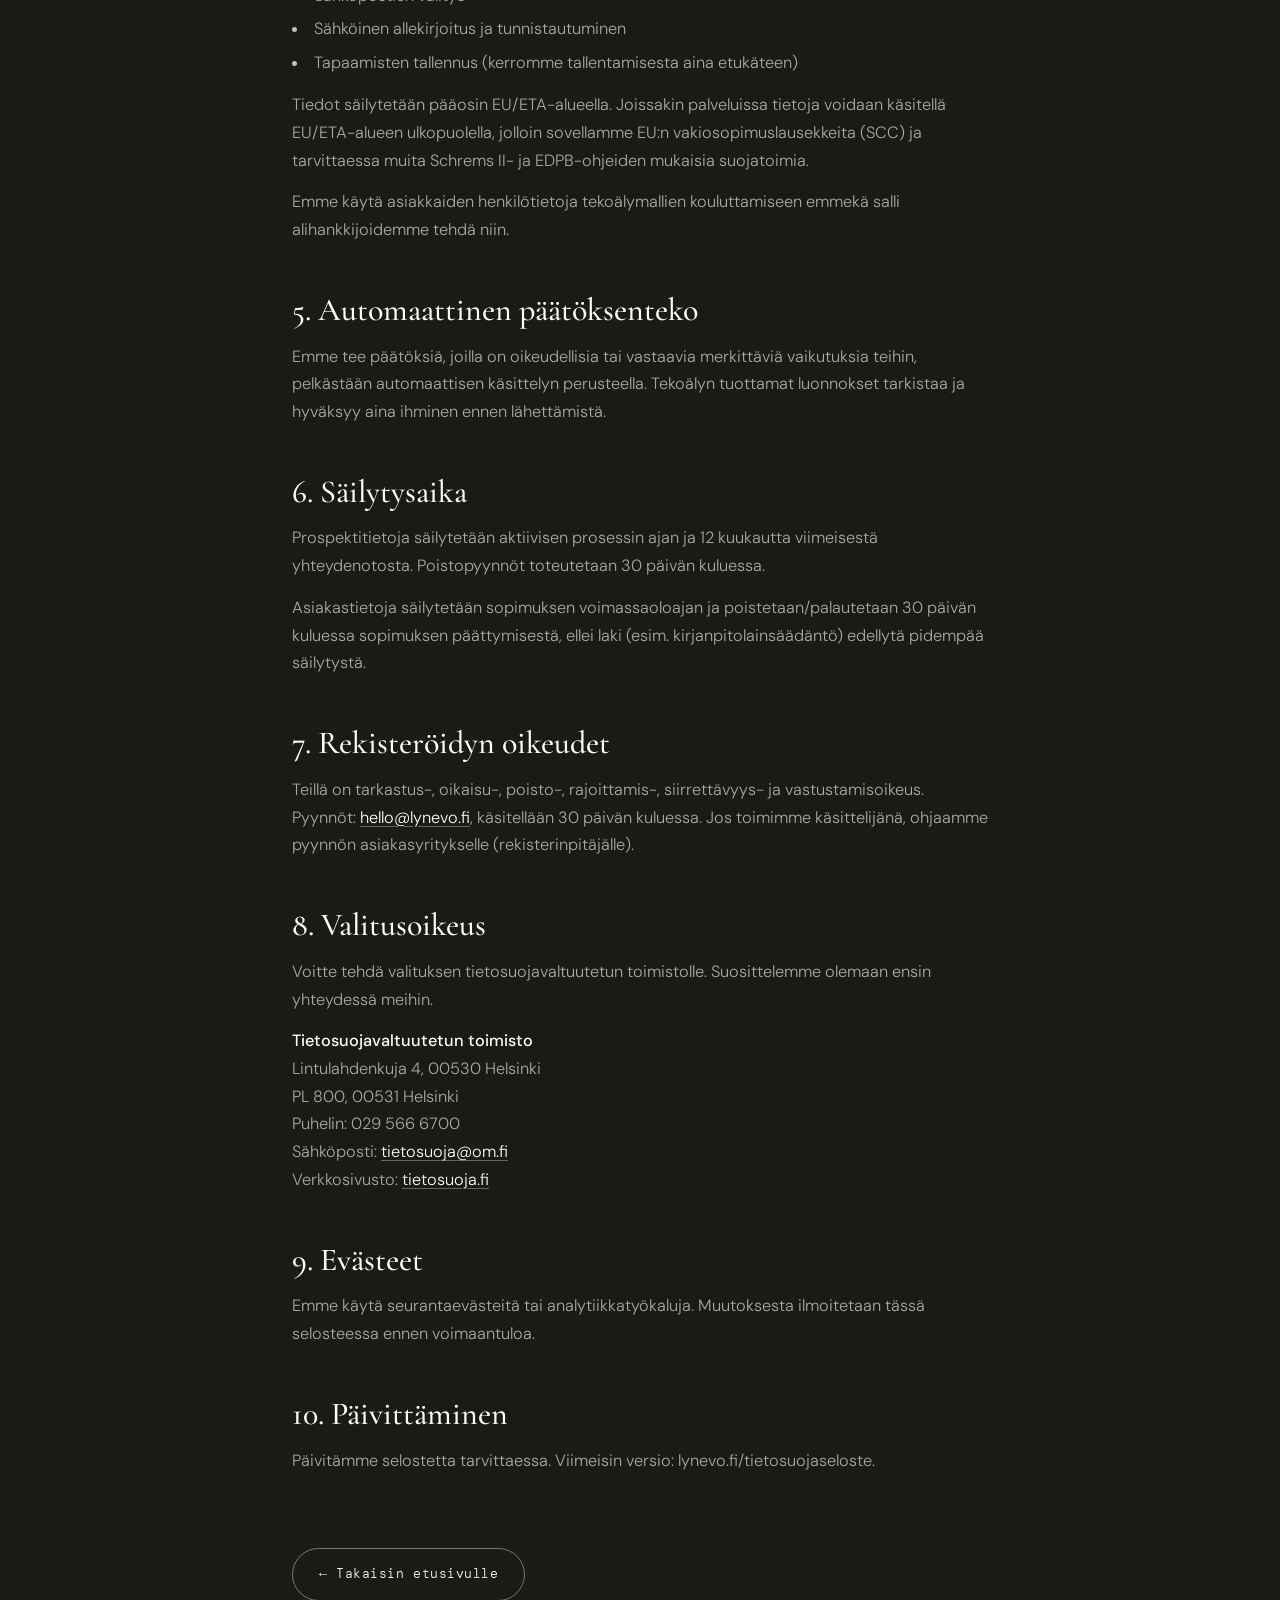
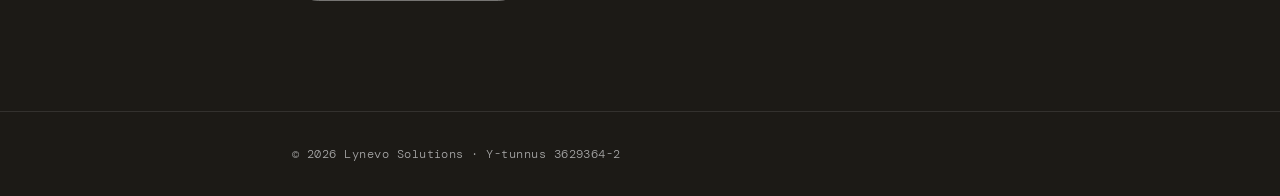
==== commit 002f84ce: "Puhelinnumero sivustolle + hakukonenakyvyys - Numero yhteystieto-osioon (+358 40 411 5070), alatunni" ====
--- a/tietosuoja.html
+++ b/tietosuoja.html
@@ -91,6 +91,7 @@
         <strong>Lynevo Solutions Oy</strong><br>
         Y-tunnus: 3629364-2<br>
         Harjannetie 44 C 66, 00710 Helsinki<br>
+        Puhelin: <a href="tel:+358404115070">+358&nbsp;40&nbsp;411&nbsp;5070</a><br>
         Sähköposti: <a href="mailto:hello@lynevo.fi">hello@lynevo.fi</a>
       </p>
       <p>Vastaamme pyyntöihin viimeistään 30 päivän kuluessa.</p>
